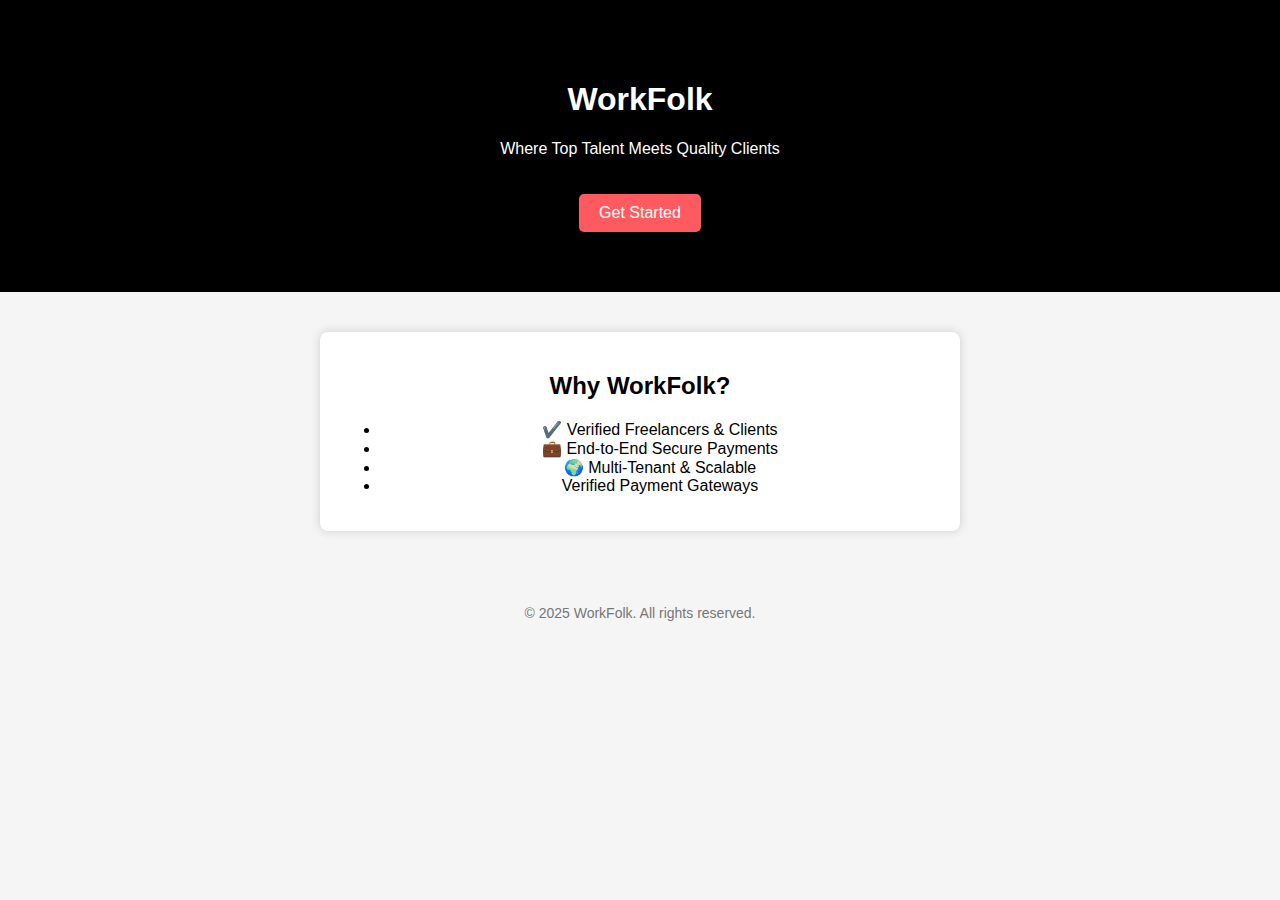
==== index.html @ d01da210 "Major changes" ====
<!DOCTYPE html>
<html lang="en">
<head>
  <meta charset="UTF-8" />
  <meta name="viewport" content="width=device-width, initial-scale=1.0"/>
  <title>WorkFolk - Freelance Marketplace</title>
  <link rel="stylesheet" href="style.css" />
</head>
<body>
  <header>
    <h1>WorkFolk</h1>
    <p>Where Top Talent Meets Quality Clients</p>
    <a href="#join" class="cta">Get Started</a>
  </header>

  <section id="features">
    <h2>Why WorkFolk?</h2>
    <ul>
      <li>✔️ Verified Freelancers & Clients</li>
      <li>💼 End-to-End Secure Payments</li>
      <li>🌍 Multi-Tenant & Scalable</li>
      <li>Verified Payment Gateways</li>
    </ul>
  </section>

  <footer>
    <p>© 2025 WorkFolk. All rights reserved.</p>
  </footer>
</body>
</html>
---- style.css ----
body {
    margin: 0;
    font-family: 'Segoe UI', sans-serif;
    background: #f5f5f5;
    text-align: center;
  }
  
  header {
    background: #000;
    color: #fff;
    padding: 60px 20px;
  }
  
  .cta {
    display: inline-block;
    background: #ff5a5f;
    color: white;
    padding: 10px 20px;
    margin-top: 20px;
    text-decoration: none;
    border-radius: 5px;
  }
  
  #features {
    margin: 40px auto;
    padding: 20px;
    max-width: 600px;
    background: white;
    border-radius: 8px;
    box-shadow: 0 0 10px #ccc;
  }
  
  footer {
    padding: 20px;
    font-size: 14px;
    color: #777;
  }
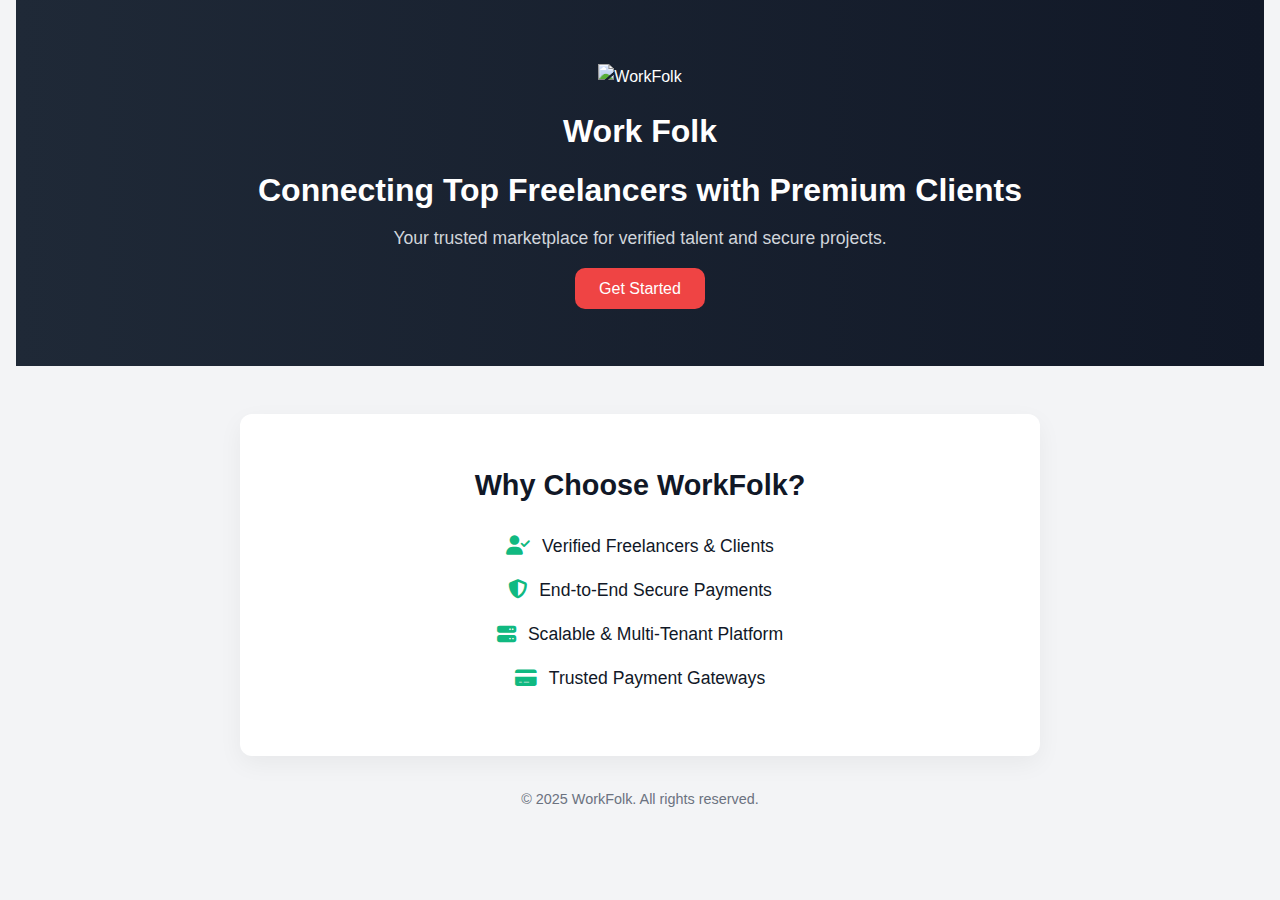
==== commit c7031474: "Enhanced the Web Page with logs" ====
--- a/index.html
+++ b/index.html
@@ -2,29 +2,33 @@
 <html lang="en">
 <head>
   <meta charset="UTF-8" />
-  <meta name="viewport" content="width=device-width, initial-scale=1.0"/>
+  <meta name="viewport" content="width=device-width, initial-scale=1.0" />
   <title>WorkFolk - Freelance Marketplace</title>
   <link rel="stylesheet" href="style.css" />
+  <link rel="icon" type="image/png" href="assets/images/logo-short.png" />
+  <link rel="stylesheet" href="https://cdnjs.cloudflare.com/ajax/libs/font-awesome/6.5.0/css/all.min.css" />
 </head>
 <body>
-  <header>
-    <h1>WorkFolk</h1>
-    <p>Where Top Talent Meets Quality Clients</p>
+  <header class="hero">
+    <img src="assets/images/logo-full.png" alt="WorkFolk" class="logo" />
+    <h1>Work Folk</h1>
+    <h1>Connecting Top Freelancers with Premium Clients</h1>
+    <p>Your trusted marketplace for verified talent and secure projects.</p>
     <a href="#join" class="cta">Get Started</a>
   </header>
 
   <section id="features">
-    <h2>Why WorkFolk?</h2>
+    <h2>Why Choose WorkFolk?</h2>
     <ul>
-      <li>✔️ Verified Freelancers & Clients</li>
-      <li>💼 End-to-End Secure Payments</li>
-      <li>🌍 Multi-Tenant & Scalable</li>
-      <li>Verified Payment Gateways</li>
+      <li><i class="fa-solid fa-user-check"></i> Verified Freelancers & Clients</li>
+      <li><i class="fa-solid fa-shield-halved"></i> End-to-End Secure Payments</li>
+      <li><i class="fa-solid fa-server"></i> Scalable & Multi-Tenant Platform</li>
+      <li><i class="fa-solid fa-credit-card"></i> Trusted Payment Gateways</li>
     </ul>
   </section>
 
   <footer>
-    <p>© 2025 WorkFolk. All rights reserved.</p>
+    <p>&copy; 2025 WorkFolk. All rights reserved.</p>
   </footer>
 </body>
 </html>--- a/style.css
+++ b/style.css
@@ -1,37 +1,97 @@
-body {
+* {
     margin: 0;
-    font-family: 'Segoe UI', sans-serif;
-    background: #f5f5f5;
-    text-align: center;
+    padding: 0;
+    box-sizing: border-box;
   }
   
-  header {
-    background: #000;
+  body {
+    font-family: 'Segoe UI', Tahoma, Geneva, Verdana, sans-serif;
+    line-height: 1.6;
+    background: #f3f4f6;
+    color: #111827;
+    padding: 0 1rem;
+  }
+  
+  /* Hero Section */
+  .hero {
+    background: linear-gradient(to right, #1f2937, #111827);
     color: #fff;
-    padding: 60px 20px;
+    text-align: center;
+    padding: 4rem 1rem;
+  }
+  
+  .hero .logo {
+    height: 60px;
+    margin-bottom: 1rem;
+  }
+  
+  .hero h1 {
+    font-size: 2rem;
+    margin-bottom: 0.5rem;
+  }
+  
+  .hero p {
+    font-size: 1.1rem;
+    margin-bottom: 1.5rem;
+    color: #d1d5db;
   }
   
   .cta {
-    display: inline-block;
-    background: #ff5a5f;
+    background-color: #ef4444;
     color: white;
-    padding: 10px 20px;
-    margin-top: 20px;
+    padding: 0.75rem 1.5rem;
+    font-size: 1rem;
+    border: none;
+    border-radius: 10px;
     text-decoration: none;
-    border-radius: 5px;
+    transition: background-color 0.3s ease;
   }
   
-  #features {
-    margin: 40px auto;
-    padding: 20px;
-    max-width: 600px;
-    background: white;
-    border-radius: 8px;
-    box-shadow: 0 0 10px #ccc;
+  .cta:hover {
+    background-color: #dc2626;
   }
   
+  /* Features Section */
+  #features {
+    background: white;
+    margin-top: 3rem;
+    padding: 3rem 1rem;
+    text-align: center;
+    border-radius: 12px;
+    box-shadow: 0 8px 25px rgba(0, 0, 0, 0.05);
+    max-width: 800px;
+    margin-left: auto;
+    margin-right: auto;
+  }
+  
+  #features h2 {
+    font-size: 1.8rem;
+    margin-bottom: 1.5rem;
+  }
+  
+  #features ul {
+    list-style: none;
+    padding: 0;
+  }
+  
+  #features li {
+    font-size: 1.1rem;
+    margin: 1rem 0;
+    display: flex;
+    align-items: center;
+    justify-content: center;
+    gap: 0.75rem;
+  }
+  
+  #features i {
+    color: #10b981;
+    font-size: 1.2rem;
+  }
+  
+  /* Footer */
   footer {
-    padding: 20px;
-    font-size: 14px;
-    color: #777;
+    text-align: center;
+    padding: 2rem 0;
+    font-size: 0.9rem;
+    color: #6b7280;
   }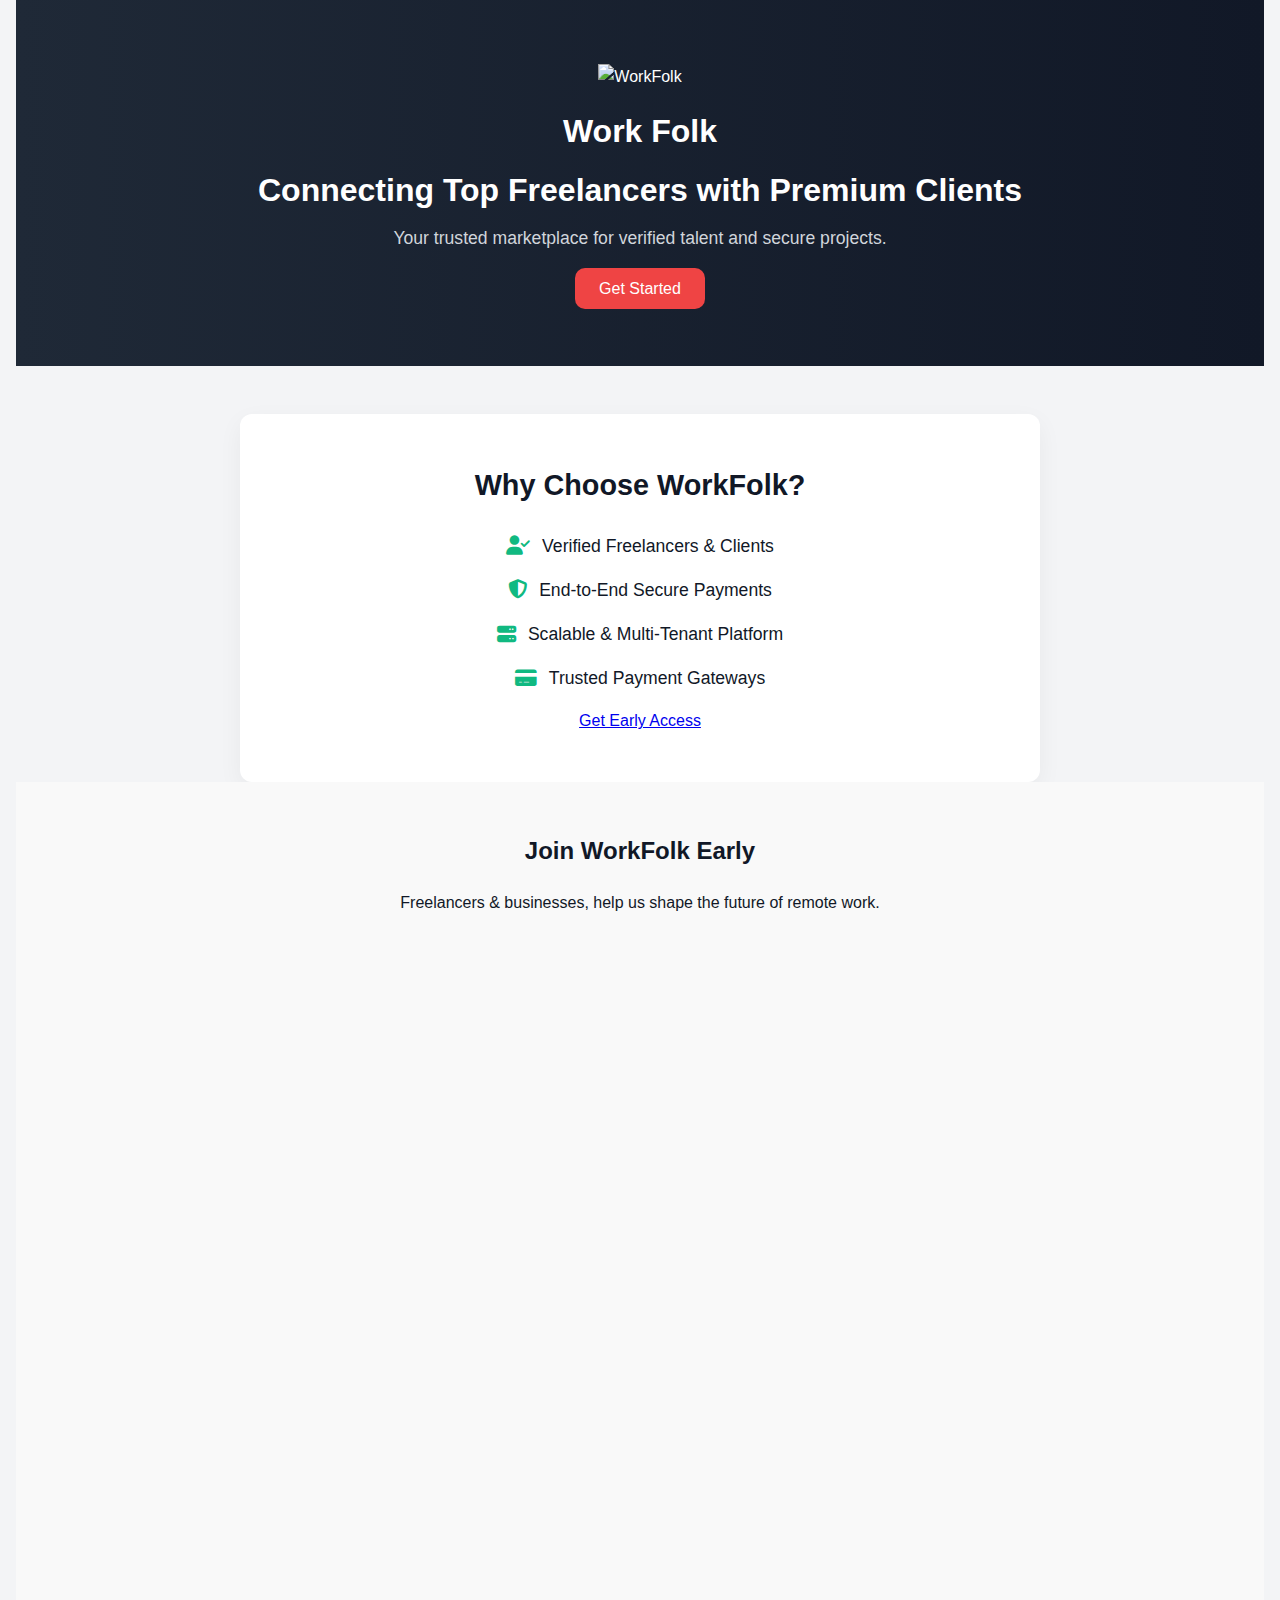
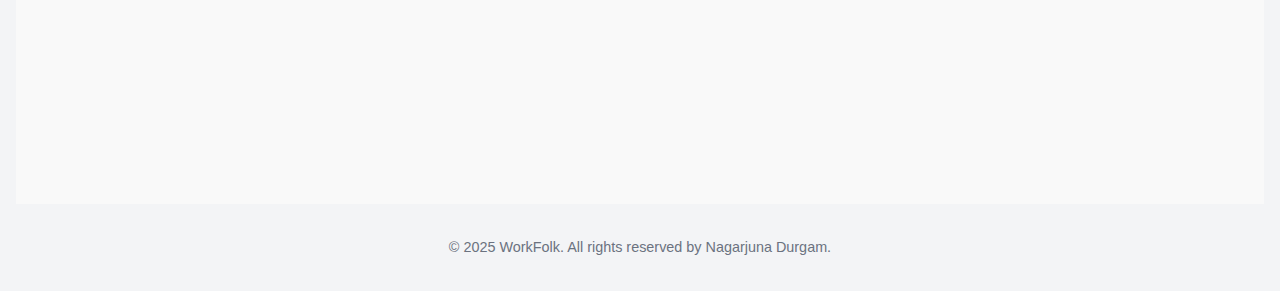
==== commit 90275828: "Added Google Forms" ====
--- a/index.html
+++ b/index.html
@@ -25,10 +25,18 @@
       <li><i class="fa-solid fa-server"></i> Scalable & Multi-Tenant Platform</li>
       <li><i class="fa-solid fa-credit-card"></i> Trusted Payment Gateways</li>
     </ul>
+    <a href="#join">Get Early Access</a>
   </section>
-
+  <section id="join" style="padding: 50px 0; background-color: #f9f9f9;">
+    <div style="max-width: 800px; margin: 0 auto; text-align: center;">
+      <h2 style="margin-bottom: 20px;">Join WorkFolk Early</h2>
+      <p style="margin-bottom: 30px;">Freelancers & businesses, help us shape the future of remote work.</p>
+      <iframe src="https://docs.google.com/forms/d/e/1FAIpQLSd0aPbXLn7lTv4aMkyMyDCYIwWsnOB87mUvuw5fXZ7RIsJE0A/viewform?embedded=true" 
+      width="100%" height="800" scrolling="yes" frameborder="0" marginheight="0" marginwidth="0">Loading…</iframe>
+     </div>
+  </section>
   <footer>
-    <p>&copy; 2025 WorkFolk. All rights reserved.</p>
+    <p>&copy; 2025 WorkFolk. All rights reserved by Nagarjuna Durgam.</p>
   </footer>
 </body>
 </html>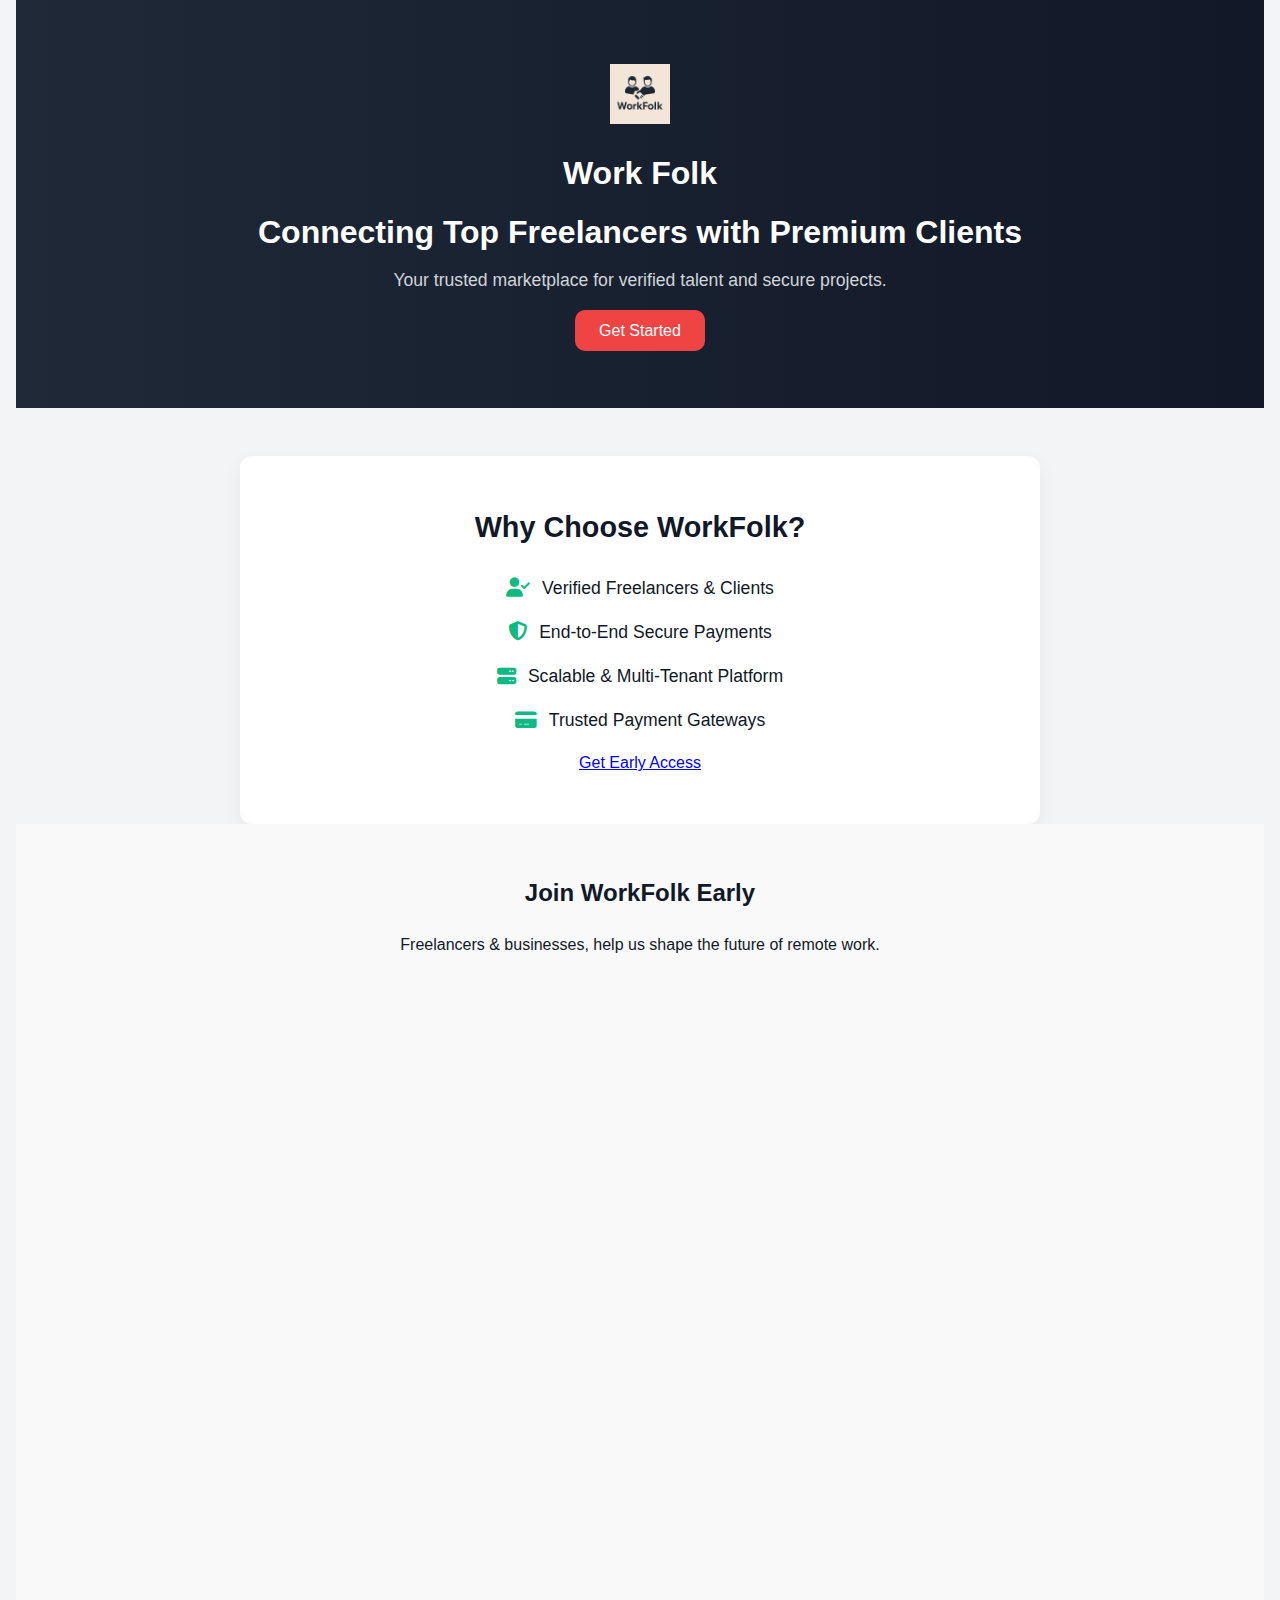
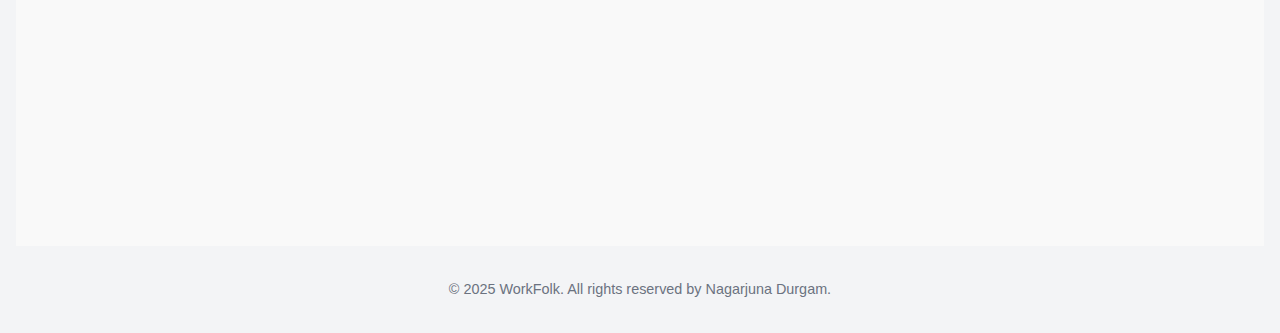
==== commit f4223593: "Add case sensitive" ====
--- a/index.html
+++ b/index.html
@@ -5,12 +5,12 @@
   <meta name="viewport" content="width=device-width, initial-scale=1.0" />
   <title>WorkFolk - Freelance Marketplace</title>
   <link rel="stylesheet" href="style.css" />
-  <link rel="icon" type="image/png" href="assets/images/logo-short.png" />
+  <link rel="icon" type="image/png" href="assets/images/logo-short.PNG" />
   <link rel="stylesheet" href="https://cdnjs.cloudflare.com/ajax/libs/font-awesome/6.5.0/css/all.min.css" />
 </head>
 <body>
   <header class="hero">
-    <img src="assets/images/logo-full.png" alt="WorkFolk" class="logo" />
+    <img src="assets/images/logo-full.PNG" alt="WorkFolk" class="logo" />
     <h1>Work Folk</h1>
     <h1>Connecting Top Freelancers with Premium Clients</h1>
     <p>Your trusted marketplace for verified talent and secure projects.</p>
